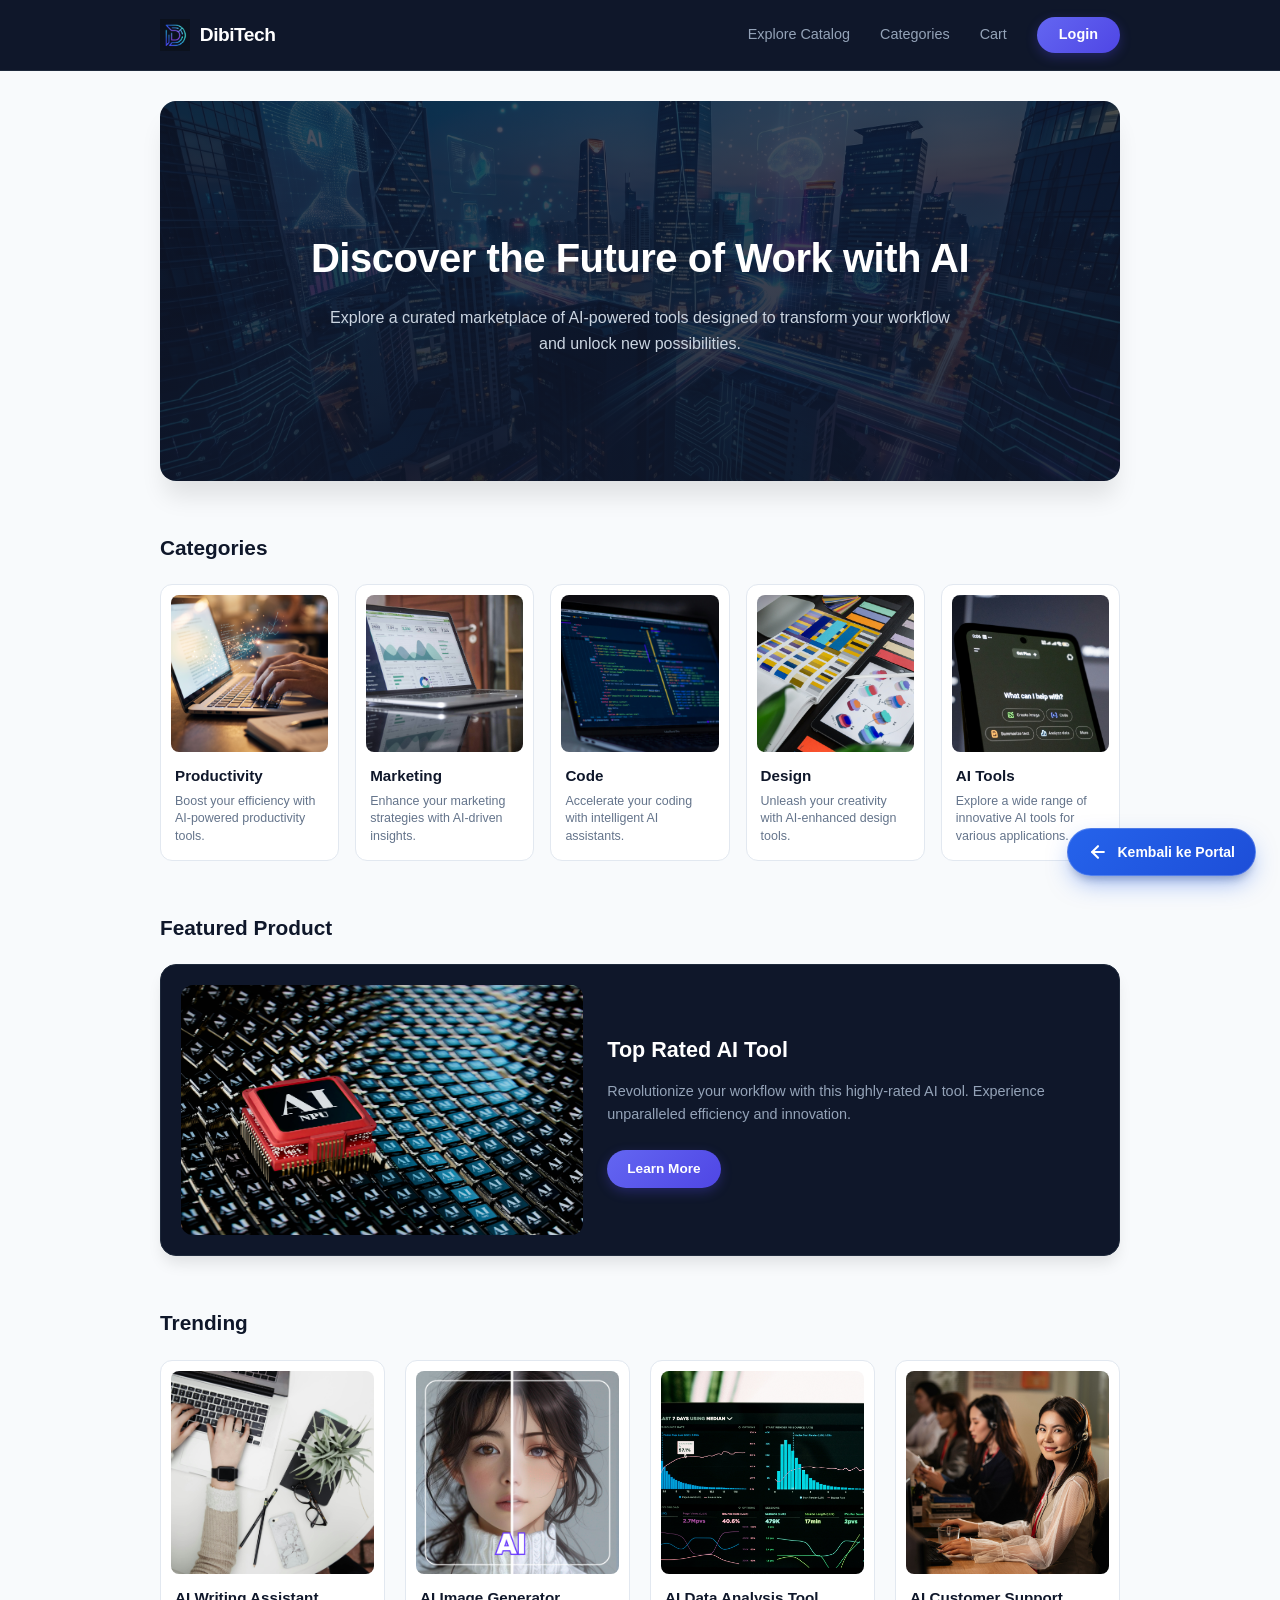
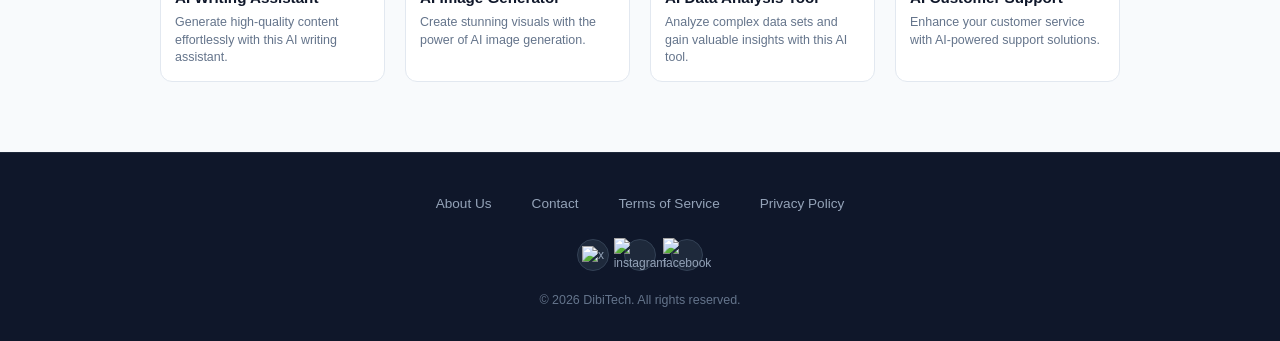
==== Mini_Project_Day6_FWD13_IlhamDwiPutranto/index.html @ 3213fa79 "Initial commit" ====
<!doctype html>
<html lang="id">
  <head>
    <meta charset="UTF-8" />
    <meta name="viewport" content="width=device-width, initial-scale=1.0" />
    <title>DibiTech - Discover the Future of Work with AI</title>
    <link rel="stylesheet" href="style.css" />
  </head>

  <body>
    <!-- Header Block -->
    <header class="header">
      <div class="container header__navbar">
        <div class="logo">
          <img src="images/logo.png" alt="DibiTech Logo" class="logo__img" />
          <span class="logo__text">DibiTech</span>
        </div>
        <button class="menu-toggle" onclick="toggleMenu()">☰</button>
        <ul class="nav" id="navList">
          <li class="nav__item"><a href="catalog.html" class="nav__link">Explore Catalog</a></li>
          <li class="nav__item"><a href="#" class="nav__link">Categories</a></li>
          <li class="nav__item"><a href="cart.html" class="nav__link">Cart</a></li>
          <li class="nav__item">
            <a href="#" class="button button--primary">Login</a>
          </li>
        </ul>
      </div>
    </header>

    <main class="container">
      <!-- Hero Block -->
      <section class="hero">
        <h1 class="hero__title">Discover the Future of Work with AI</h1>
        <p class="hero__description">
          Explore a curated marketplace of AI-powered tools designed to transform your workflow and unlock new possibilities.
        </p>
      </section>

      <!-- Categories Section -->
      <section class="section">
        <h2 class="section__title">Categories</h2>
        <div class="grid grid--5-columns">
          <!-- Card 1 -->
          <article class="card">
            <img class="card__image" src="images/productivity.jpg" alt="Productivity" />
            <h3 class="card__title">Productivity</h3>
            <p class="card__description">Boost your efficiency with AI-powered productivity tools.</p>
          </article>

          <!-- Card 2 -->
          <article class="card">
            <img class="card__image" src="images/marketing.jpg" alt="Marketing" />
            <h3 class="card__title">Marketing</h3>
            <p class="card__description">Enhance your marketing strategies with AI-driven insights.</p>
          </article>

          <!-- Card 3 -->
          <article class="card">
            <img class="card__image" src="images/code.jpg" alt="Code" />
            <h3 class="card__title">Code</h3>
            <p class="card__description">Accelerate your coding with intelligent AI assistants.</p>
          </article>

          <!-- Card 4 -->
          <article class="card">
            <img class="card__image" src="images/design.jpg" alt="Design" />
            <h3 class="card__title">Design</h3>
            <p class="card__description">Unleash your creativity with AI-enhanced design tools.</p>
          </article>

          <!-- Card 5 -->
          <article class="card">
            <img class="card__image" src="images/ai-tools.jpg" alt="AI Tools" />
            <h3 class="card__title">AI Tools</h3>
            <p class="card__description">Explore a wide range of innovative AI tools for various applications.</p>
          </article>
        </div>
      </section>

      <!-- Featured Product Section -->
      <section class="section">
        <h2 class="section__title">Featured Product</h2>
        <div class="featured-card">
          <img class="featured-card__media" src="images/ai-top.jpg" alt="Top Rated AI Tool" />
          <div class="featured-card__content">
            <h3 class="featured-card__title">Top Rated AI Tool</h3>
            <p class="featured-card__description">
              Revolutionize your workflow with this highly-rated AI tool. Experience unparalleled efficiency and innovation.
            </p>
            <a href="#" class="button button--primary button--compact">Learn More</a>
          </div>
        </div>
      </section>

      <!-- Trending Section -->
      <section class="section section--large-spacing">
        <h2 class="section__title">Trending</h2>
        <div class="grid grid--4-columns">
          <article class="card">
            <img class="card__image" src="images/ai-writing.jpg" alt="AI Writing Assistant" />
            <h3 class="card__title">AI Writing Assistant</h3>
            <p class="card__description">Generate high-quality content effortlessly with this AI writing assistant.</p>
          </article>

          <article class="card">
            <img class="card__image" src="images/ai-image.jpg" alt="AI Image Generator" />
            <h3 class="card__title">AI Image Generator</h3>
            <p class="card__description">Create stunning visuals with the power of AI image generation.</p>
          </article>

          <article class="card">
            <img class="card__image" src="images/ai-data.jpg" alt="AI Data Analysis Tool" />
            <h3 class="card__title">AI Data Analysis Tool</h3>
            <p class="card__description">Analyze complex data sets and gain valuable insights with this AI tool.</p>
          </article>

          <article class="card">
            <img class="card__image" src="images/ai-customer-support.jpg" alt="AI Customer Support" />
            <h3 class="card__title">AI Customer Support</h3>
            <p class="card__description">Enhance your customer service with AI-powered support solutions.</p>
          </article>
        </div>
      </section>
    </main>

    <!-- Footer Block -->
    <footer class="footer">
      <div class="container">
        <ul class="footer__nav">
          <li><a href="#" class="footer__link">About Us</a></li>
          <li><a href="#" class="footer__link">Contact</a></li>
          <li><a href="#" class="footer__link">Terms of Service</a></li>
          <li><a href="#" class="footer__link">Privacy Policy</a></li>
        </ul>

        <div class="footer__social">
          <span class="social-icon"><img src="https://cdn.simpleicons.org/x/94a3b8" alt="x" /></span>
          <span class="social-icon"><img src="https://cdn.simpleicons.org/instagram/94a3b8" alt="instagram" /></span>
          <span class="social-icon"><img src="https://cdn.simpleicons.org/facebook/94a3b8" alt="facebook" /></span>
        </div>

        <p class="footer__copyright">&copy; 2026 DibiTech. All rights reserved.</p>
      </div>

      <!-- ================= START FLOATING BUTTON KEMBALI KE PORTAL ================= -->
      <a
        href="../../landing_page_README_portal_projek.html"
        title="Kembali ke Portal Utama"
        style="
          position: fixed;
          bottom: 24px;
          right: 24px;
          z-index: 99999;
          display: flex;
          align-items: center;
          gap: 10px;
          background: linear-gradient(135deg, #2563eb, #1d4ed8);
          color: #ffffff;
          text-decoration: none;
          font-family: -apple-system, BlinkMacSystemFont, &quot;Segoe UI&quot;, Roboto, sans-serif;
          font-size: 14px;
          font-weight: 600;
          padding: 12px 20px;
          border-radius: 50px;
          box-shadow:
            0 10px 25px -5px rgba(37, 99, 235, 0.5),
            0 8px 10px -6px rgba(0, 0, 0, 0.3);
          border: 1px solid rgba(255, 255, 255, 0.2);
          transition: all 0.3s cubic-bezier(0.4, 0, 0.2, 1);
          cursor: pointer;
        "
        onmouseover="
          this.style.transform = 'translateY(-4px) scale(1.03)';
          this.style.boxShadow = '0 20px 30px -10px rgba(37, 99, 235, 0.6)';
        "
        onmouseout="
          this.style.transform = 'translateY(0) scale(1)';
          this.style.boxShadow = '0 10px 25px -5px rgba(37, 99, 235, 0.5)';
        ">
        <!-- Icon Arrow Left / Home -->
        <svg
          xmlns="http://www.w3.org/2000/svg"
          width="20"
          height="20"
          viewBox="0 0 24 24"
          fill="none"
          stroke="currentColor"
          stroke-width="2.5"
          stroke-linecap="round"
          stroke-linejoin="round">
          <path d="m12 19-7-7 7-7" />
          <path d="M19 12H5" />
        </svg>
        <span>Kembali ke Portal</span>
      </a>
      <!-- ================= END FLOATING BUTTON KEMBALI KE PORTAL ================= -->
    </footer>
    <script>
      // Hamburger
      function toggleMenu() {
        const nav = document.getElementById("navList");
        nav.classList.toggle("active");
      }
    </script>
  </body>
</html>
---- Mini_Project_Day6_FWD13_IlhamDwiPutranto/style.css ----
/* Reset & Base Styles */
* {
  box-sizing: border-box;
  margin: 0;
  padding: 0;
}

body {
  font-family: -apple-system, BlinkMacSystemFont, "Segoe UI", Roboto, Helvetica, Arial, sans-serif;
  background-color: #f8fafc;
  color: #1e293b;
  line-height: 1.6;
}

a {
  color: inherit;
  text-decoration: none;
}

.container {
  max-width: 1000px;
  margin: 0 auto;
  padding: 0 20px;
}

/* Header & Navigation Blocks */
.header {
  background-color: #0f172a;
  border-bottom: 1px solid #1e293b;
  position: sticky;
  top: 0;
  z-index: 100;
}

.header__navbar {
  display: flex;
  justify-content: space-between;
  align-items: center;
  height: 70px;
}

.logo {
  display: flex;
  align-items: center;
  gap: 10px;
  font-weight: 700;
  font-size: 1.2rem;
  gap: 10px;
}

.logo__img {
  height: 32px;
  width: auto;
  object-fit: contain;
}

.logo__text {
  color: #ffffff;
  letter-spacing: -0.5px;
}

.nav {
  display: flex;
  align-items: center;
  gap: 30px;
  list-style: none;
  font-size: 0.9rem;
}

/* hide */
.menu-toggle {
  display: none;
  background: none;
  border: none;
  color: #fff;
  font-size: 1.5rem;
  cursor: pointer;
}

.nav__link {
  color: #94a3b8;
  transition: color 0.2s ease;
  font-weight: 500;
}

.nav__link:hover {
  color: #ffffff;
}

.button {
  display: inline-block;
  font-weight: 600;
  font-size: 0.9rem;
  border-radius: 20px;
  transition: all 0.2s ease;
  text-align: center;
}

.button--primary {
  background: linear-gradient(135deg, #6366f1 0%, #4f46e5 100%);
  color: #ffffff;
  padding: 6px 22px;
  box-shadow: 0 4px 12px rgba(79, 70, 229, 0.3);
}

.button--primary:hover {
  background: linear-gradient(135deg, #4f46e5 0%, #4338ca 100%);
  box-shadow: 0 6px 16px rgba(79, 70, 229, 0.4);
  transform: translateY(-1px);
}

.button--compact {
  padding: 8px 20px;
  font-size: 0.85rem;
}

/* Hero Block */
.hero {
  margin-top: 30px;
  margin-bottom: 50px;
  border-radius: 16px;
  overflow: hidden;
  position: relative;
  background:
    linear-gradient(rgba(15, 23, 42, 0.75), rgba(15, 23, 42, 0.9)),
    url("images/background-hero.jpg") center/cover no-repeat;
  height: 380px;
  display: flex;
  flex-direction: column;
  justify-content: center;
  align-items: center;
  text-align: center;
  padding: 0 20px;
  box-shadow: 0 20px 25px -5px rgba(0, 0, 0, 0.1);
}

.hero__title {
  font-size: 2.5rem;
  font-weight: 800;
  margin-bottom: 15px;
  color: #ffffff;
  letter-spacing: -0.5px;
}

.hero__description {
  max-width: 650px;
  color: #cbd5e1;
  font-size: 1rem;
}

/* Section & Layout Grid Blocks */
.section {
  margin-bottom: 50px;
}

.section--large-spacing {
  margin-bottom: 70px;
}

.section__title {
  font-size: 1.3rem;
  font-weight: 700;
  margin-bottom: 20px;
  color: #0f172a;
}

.grid {
  display: grid;
  gap: 16px;
}

.grid--5-columns {
  grid-template-columns: repeat(5, 1fr);
}

.grid--4-columns {
  grid-template-columns: repeat(4, 1fr);
  gap: 20px;
}

/* Card Block */
.card {
  display: flex;
  flex-direction: column;
  border-radius: 12px;
  background-color: #ffffff;
  border: 1px solid #e2e8f0;
  padding: 10px;
  transition: all 0.25s ease;
}

.card:hover {
  cursor: pointer;
  background-color: #ffffff;
  border-color: #cbd5e1;
  transform: translateY(-4px);
  box-shadow: 0 12px 20px -5px rgba(0, 0, 0, 0.08);
}

.card__image {
  width: 100%;
  aspect-ratio: 1 / 1;
  border-radius: 8px;
  margin-bottom: 12px;
  object-fit: cover;
  display: block;
}

.card__title {
  font-size: 0.95rem;
  font-weight: 600;
  margin-bottom: 4px;
  padding: 0 4px;
  color: #0f172a;
}

.card__description {
  font-size: 0.78rem;
  color: #64748b;
  line-height: 1.4;
  padding: 0 4px;
  margin-bottom: 5px;
}

/* Featured Card Block */
.featured-card {
  display: flex;
  gap: 24px;
  background-color: #0f172a;
  border-radius: 16px;
  padding: 20px;
  border: 1px solid #1e293b;
  box-shadow: 0 10px 15px -3px rgba(0, 0, 0, 0.1);
}

.featured-card__media {
  width: 45%;
  height: 250px;
  object-fit: cover;
  border-radius: 12px;
}

.featured-card__content {
  width: 55%;
  display: flex;
  flex-direction: column;
  justify-content: center;
  align-items: flex-start;
}

.featured-card__title {
  font-size: 1.35rem;
  font-weight: 700;
  margin-bottom: 12px;
  color: #ffffff;
}

.featured-card__description {
  font-size: 0.9rem;
  color: #94a3b8;
  margin-bottom: 24px;
}

/* Footer Block */
.footer {
  border-top: 1px solid #1e293b;
  padding: 40px 0 30px;
  text-align: center;
  color: #94a3b8;
  font-size: 0.85rem;
  background-color: #0f172a;
}

.footer__nav {
  display: flex;
  justify-content: center;
  gap: 40px;
  margin-bottom: 24px;
  list-style: none;
}

.footer__link {
  color: #94a3b8;
  transition: color 0.2s;
}

.footer__link:hover {
  color: #ffffff;
}

.footer__social {
  display: flex;
  justify-content: center;
  gap: 15px;
  margin-bottom: 20px;
}

.footer__copyright {
  font-size: 0.78rem;
  color: #64748b;
}

.social-icon {
  width: 32px;
  height: 32px;
  border-radius: 50%;
  border: 1px solid #334155;
  background-color: #1e293b;
  display: flex;
  align-items: center;
  justify-content: center;
  font-size: 0.75rem;
  color: #94a3b8;
  transition: all 0.2s ease;
}

.social-icon:hover {
  border-color: #6366f1;
  color: #ffffff;
  background-color: #6366f1;
}

/* Responsive */
@media (max-width: 600px) {
  .header__navbar {
    position: relative;
  }

  .menu-toggle {
    display: block !important;
  }

  .nav {
    display: none;
    flex-direction: column;
    position: absolute;
    top: 70px;
    left: 0;
    width: 100%;
    background-color: #0f172a;
    border-bottom: 1px solid #1e293b;
    padding: 20px;
    gap: 15px;
    z-index: 99;
  }

  .nav.active {
    display: flex;
  }

  .nav__item {
    display: block;
    width: 100%;
    text-align: left;
  }

  .grid--5-columns,
  .grid--4-columns {
    grid-template-columns: 1fr !important;
  }

  .hero_title {
    font-size: 1.25rem !important;
  }

  .hero_description,
  p {
    font-size: 0.85rem;
  }

  .btn,
  .learn-more-btn,
  button {
    padding: 8px 16px;
    font-size: 0.85rem;
  }

  .grid--5-columns,
  .grid--4-columns {
    display: grid;
    grid-template-columns: repeat(1, 1fr) !important;
    gap: 16px;
  }

  .card img,
  .trending-card img {
    width: 100%;
    height: 160px;
    object-fit: cover;
    border-radius: 8px;
  }

  .featured-card {
    flex-direction: column;
  }

  .featured-card__media,
  .featured-card__content {
    width: 100%;
  }
}
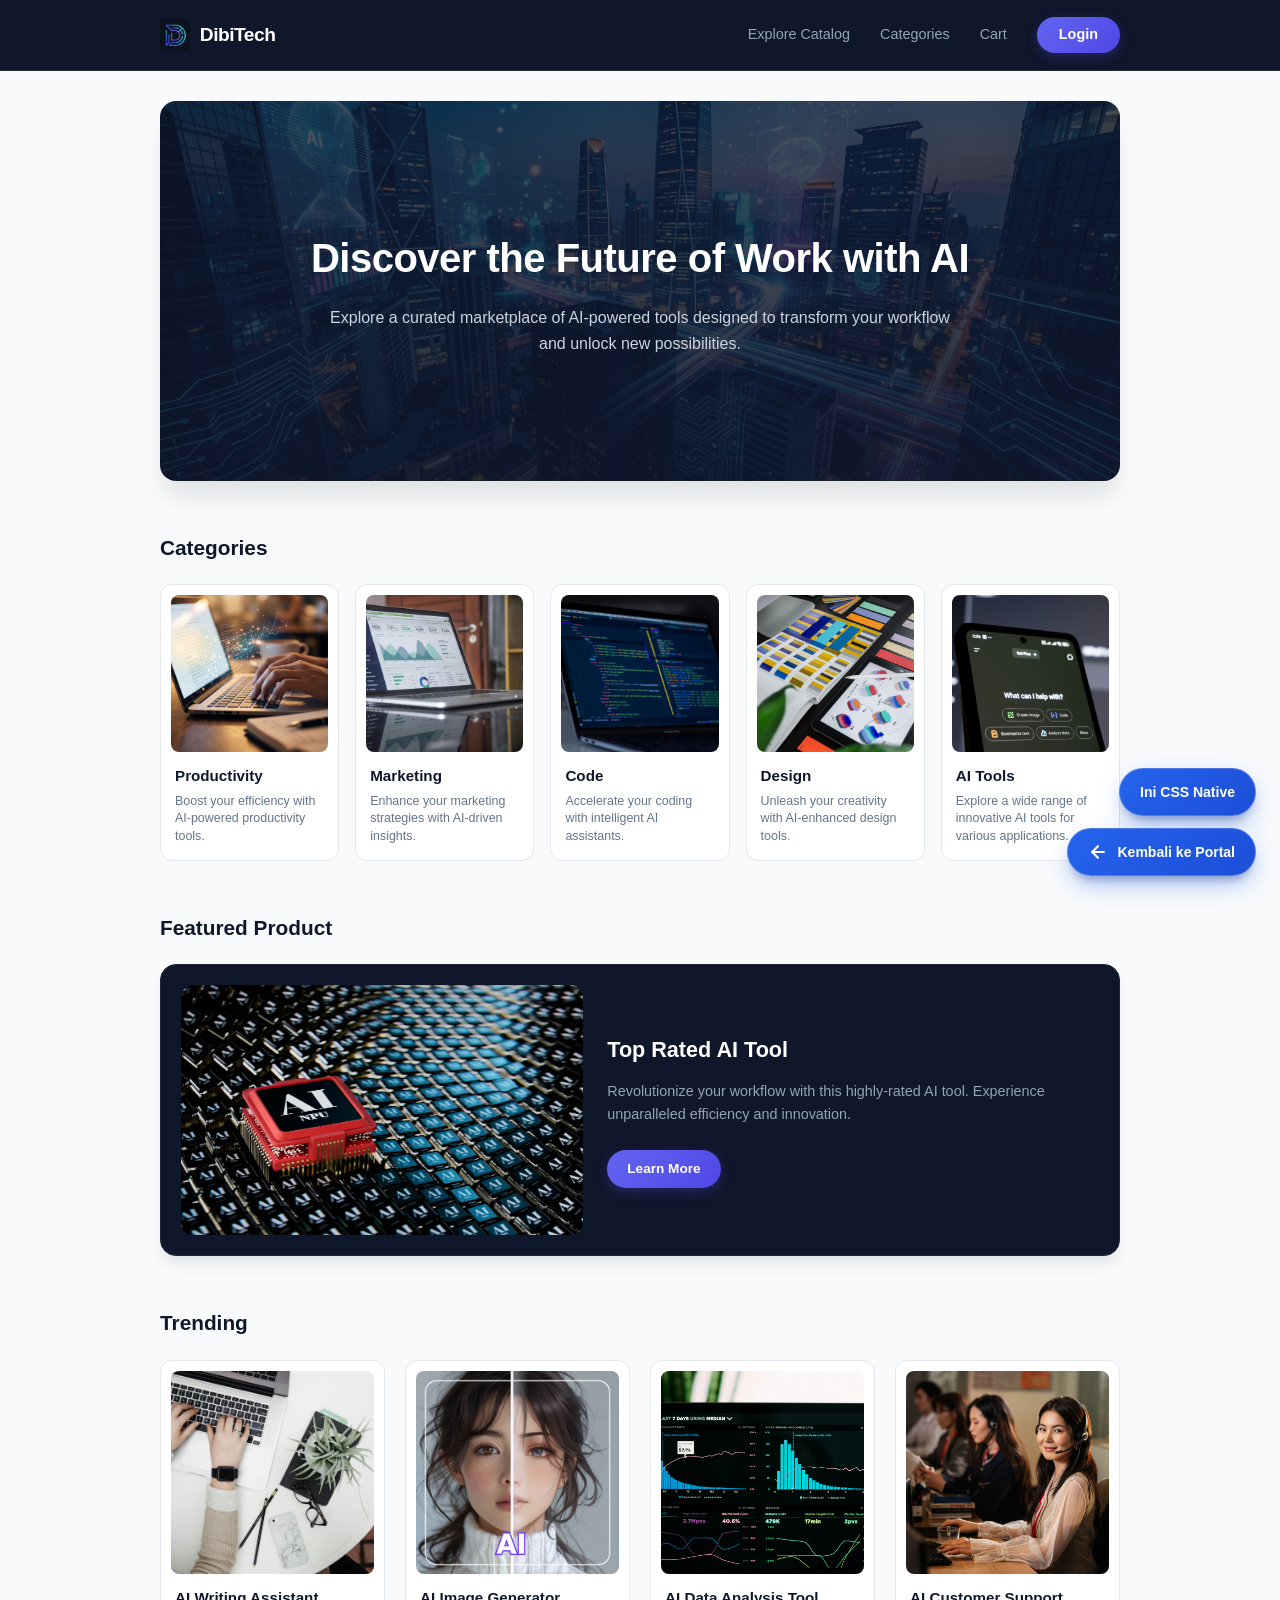
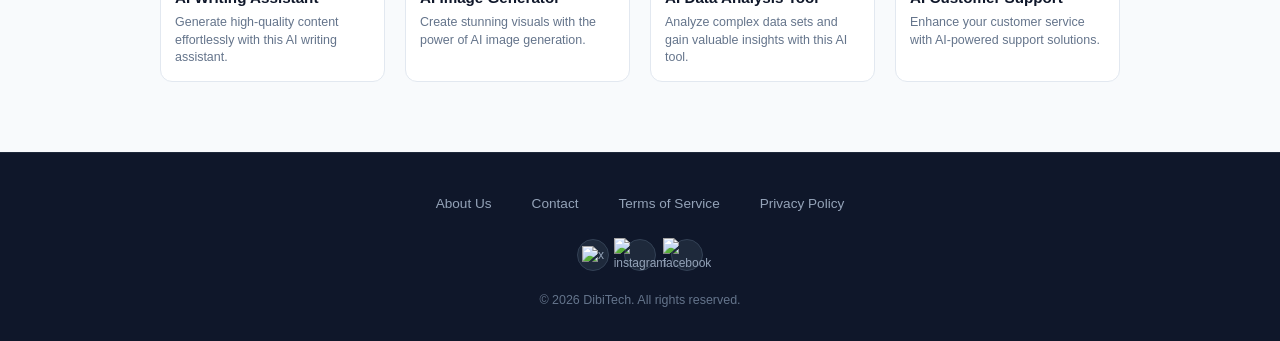
==== commit ef98401d: "optimasi tambahan" ====
--- a/Mini_Project_Day6_FWD13_IlhamDwiPutranto/index.html
+++ b/Mini_Project_Day6_FWD13_IlhamDwiPutranto/index.html
@@ -4,6 +4,7 @@
     <meta charset="UTF-8" />
     <meta name="viewport" content="width=device-width, initial-scale=1.0" />
     <title>DibiTech - Discover the Future of Work with AI</title>
+    <!-- Memakai style.css Native -->
     <link rel="stylesheet" href="style.css" />
   </head>
 
@@ -141,6 +142,43 @@
 
         <p class="footer__copyright">&copy; 2026 DibiTech. All rights reserved.</p>
       </div>
+      <!-- ================= START FLOATING BUTTON KETERANGAN ================= -->
+      <a
+        href="#"
+        title="Ini CSS Native"
+        style="
+          position: fixed;
+          bottom: 84px;
+          right: 24px;
+          z-index: 99999;
+          display: flex;
+          align-items: center;
+          gap: 10px;
+          background: linear-gradient(135deg, #2563eb, #1d4ed8);
+          color: #ffffff;
+          text-decoration: none;
+          font-family: -apple-system, BlinkMacSystemFont, &quot;Segoe UI&quot;, Roboto, sans-serif;
+          font-size: 14px;
+          font-weight: 600;
+          padding: 12px 20px;
+          border-radius: 50px;
+          box-shadow:
+            0 10px 25px -5px rgba(37, 99, 235, 0.5),
+            0 8px 10px -6px rgba(0, 0, 0, 0.3);
+          border: 1px solid rgba(255, 255, 255, 0.2);
+          transition: all 0.3s cubic-bezier(0.4, 0, 0.2, 1);
+          cursor: pointer;
+        "
+        onmouseover="
+          this.style.transform = 'translateY(-4px) scale(1.03)';
+          this.style.boxShadow = '0 20px 30px -10px rgba(37, 99, 235, 0.6)';
+        "
+        onmouseout="
+          this.style.transform = 'translateY(0) scale(1)';
+          this.style.boxShadow = '0 10px 25px -5px rgba(37, 99, 235, 0.5)';
+        ">
+        <span>Ini CSS Native</span>
+      </a>
 
       <!-- ================= START FLOATING BUTTON KEMBALI KE PORTAL ================= -->
       <a
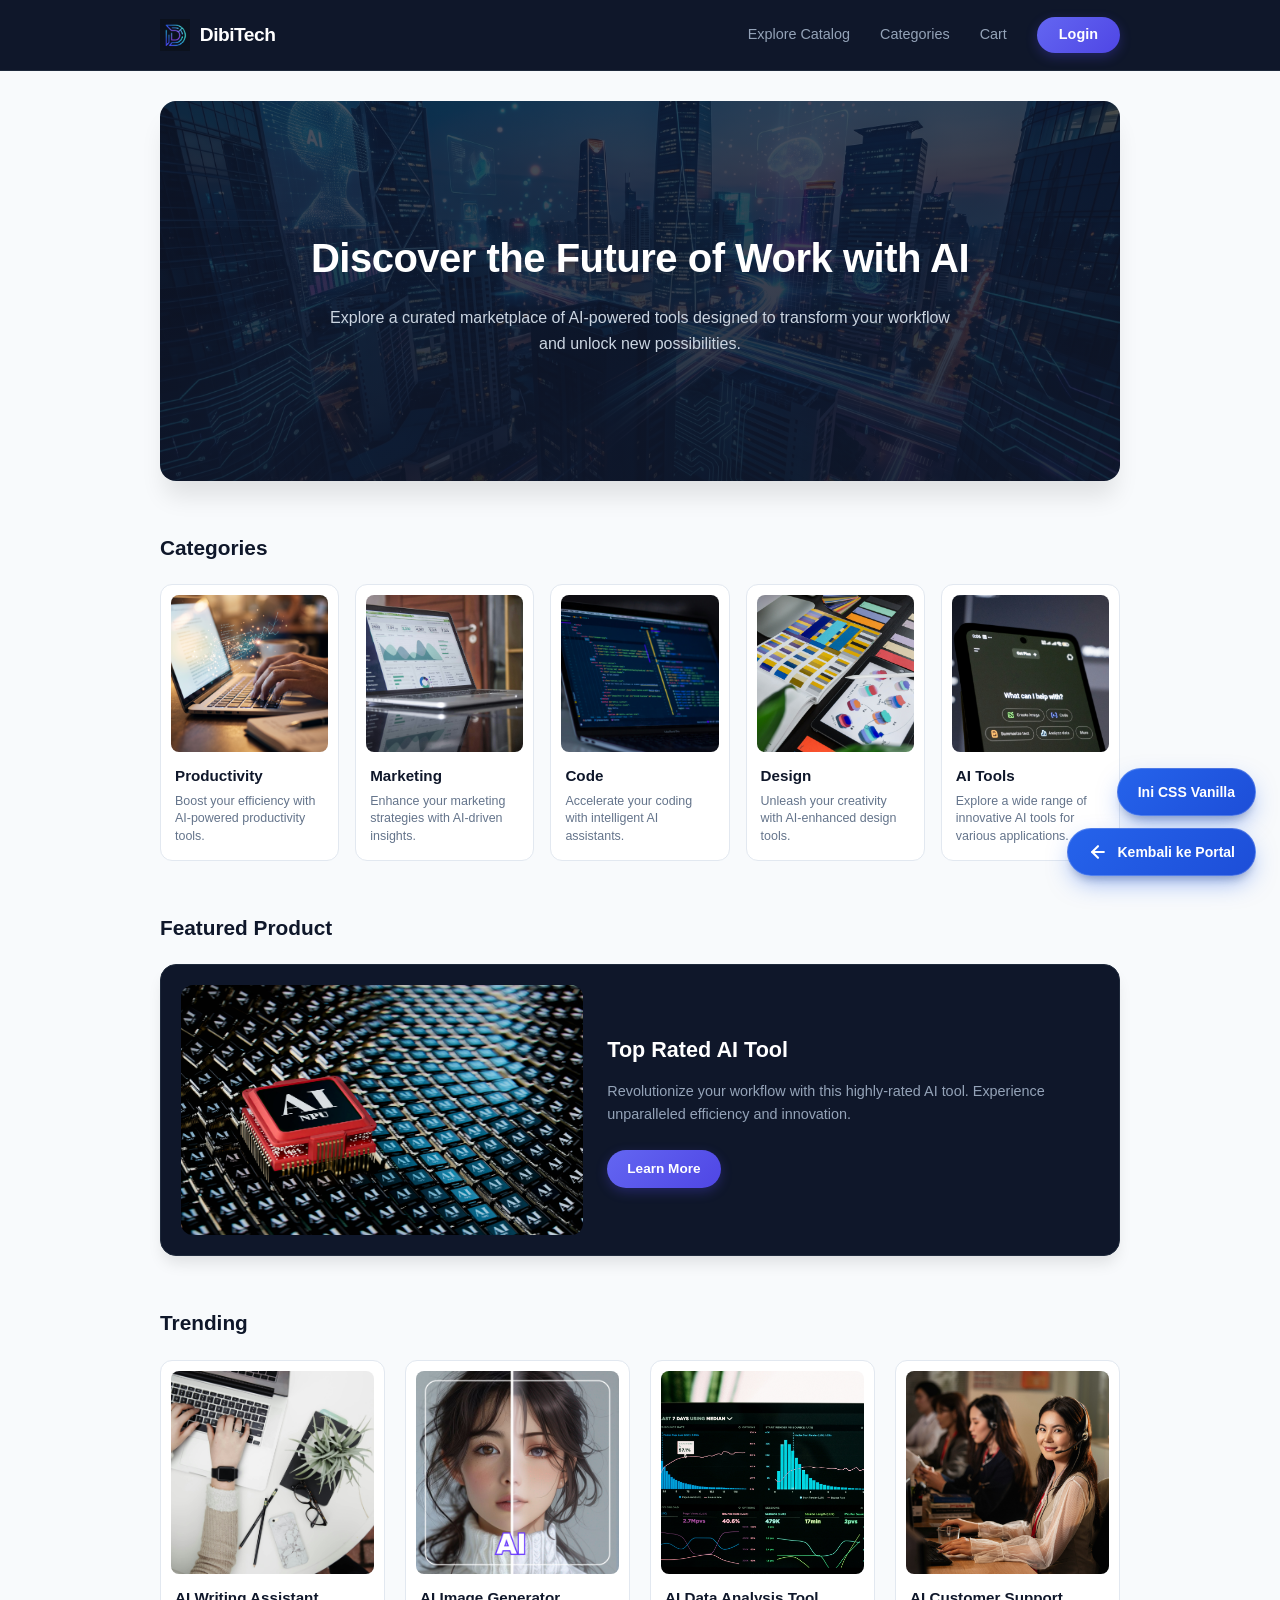
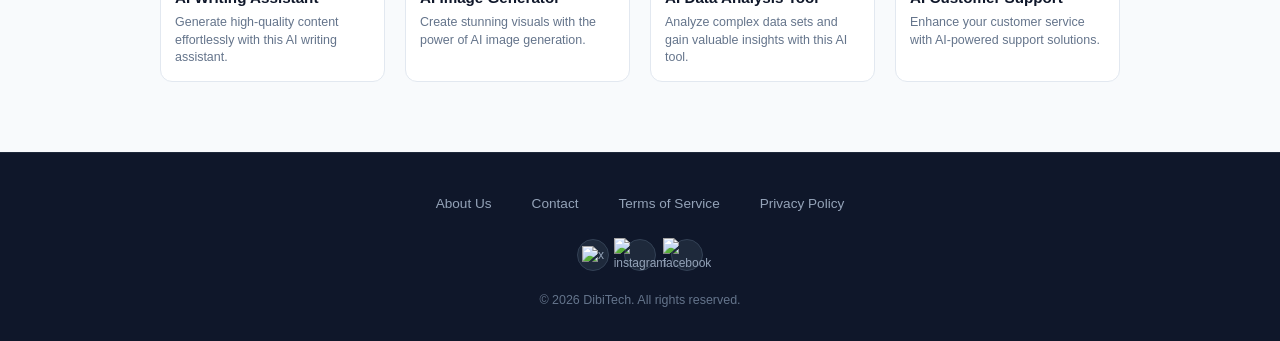
==== commit ab0e1967: "optimasi tambahan lagi" ====
--- a/Mini_Project_Day6_FWD13_IlhamDwiPutranto/index.html
+++ b/Mini_Project_Day6_FWD13_IlhamDwiPutranto/index.html
@@ -4,7 +4,7 @@
     <meta charset="UTF-8" />
     <meta name="viewport" content="width=device-width, initial-scale=1.0" />
     <title>DibiTech - Discover the Future of Work with AI</title>
-    <!-- Memakai style.css Native -->
+    <!-- Memakai style.css Vanilla -->
     <link rel="stylesheet" href="style.css" />
   </head>
 
@@ -22,7 +22,7 @@
           <li class="nav__item"><a href="#" class="nav__link">Categories</a></li>
           <li class="nav__item"><a href="cart.html" class="nav__link">Cart</a></li>
           <li class="nav__item">
-            <a href="#" class="button button--primary">Login</a>
+            <a href="login.html" class="button button--primary">Login</a>
           </li>
         </ul>
       </div>
@@ -145,7 +145,7 @@
       <!-- ================= START FLOATING BUTTON KETERANGAN ================= -->
       <a
         href="#"
-        title="Ini CSS Native"
+        title="Ini CSS Vanilla"
         style="
           position: fixed;
           bottom: 84px;
@@ -177,7 +177,7 @@
           this.style.transform = 'translateY(0) scale(1)';
           this.style.boxShadow = '0 10px 25px -5px rgba(37, 99, 235, 0.5)';
         ">
-        <span>Ini CSS Native</span>
+        <span>Ini CSS Vanilla</span>
       </a>
 
       <!-- ================= START FLOATING BUTTON KEMBALI KE PORTAL ================= -->
--- a/Mini_Project_Day6_FWD13_IlhamDwiPutranto/style.css
+++ b/Mini_Project_Day6_FWD13_IlhamDwiPutranto/style.css
@@ -1,20 +1,84 @@
-/* Reset & Base Styles */
-* {
+/* ==========================================
+   1. CUSTOM PROPERTIES (CSS Variables)
+   ========================================== */
+:root {
+  /* Declare Color Palette */
+  /* Background Colors */
+  --color-bg-main: #f8fafc;
+  --color-bg-dark: #0f172a;
+  --color-bg-card: #ffffff;
+  --color-bg-subtle: #1e293b;
+
+  /* Text Color */
+  --color-text-main: #1e293b;
+  --color-text-dark: #0f172a;
+  --color-text-light: #ffffff;
+  --color-text-muted: #94a3b8;
+  --color-text-subtle: #64748b;
+  --color-text-hero: #cbd5e1;
+
+  /* Border Color */
+  --color-border: #e2e8f0;
+  --color-border-dark: #1e293b;
+  --color-border-hover: #cbd5e1;
+
+  /* Primary Brand / Gradient */
+  --primary-gradient: linear-gradient(135deg, #6366f1 0%, #4f46e5 100%);
+  --primary-gradient-hover: linear-gradient(135deg, #4f46e5 0%, #4338ca 100%);
+  --primary-color: #6366f1;
+
+  /* Typography */
+  --font-family: -apple-system, BlinkMacSystemFont, "Segoe UI", Roboto, Helvetica, Arial, sans-serif;
+
+  /* Radius */
+  --radius-sm: 8px;
+  --radius-md: 12px;
+  --radius-lg: 16px;
+  --radius-full: 20px;
+
+  /* Transitions */
+  --transition-fast: all 0.2s ease;
+  --transition-normal: all 0.25s ease;
+
+  /* Shadows */
+  --shadow-sm: 0 4px 12px rgba(79, 70, 229, 0.3);
+  --shadow-sm-hover: 0 6px 16px rgba(79, 70, 229, 0.4);
+  --shadow-md: 0 10px 15px -3px rgba(0, 0, 0, 0.1);
+  --shadow-lg: 0 12px 20px -5px rgba(0, 0, 0, 0.08);
+  --shadow-hero: 0 20px 25px -5px rgba(0, 0, 0, 0.1);
+}
+
+/* ==========================================
+   2. RESET & BASE STYLES
+   ========================================== */
+*,
+*::before,
+*::after {
   box-sizing: border-box;
   margin: 0;
   padding: 0;
 }
 
 body {
-  font-family: -apple-system, BlinkMacSystemFont, "Segoe UI", Roboto, Helvetica, Arial, sans-serif;
-  background-color: #f8fafc;
-  color: #1e293b;
+  font-family: var(--font-family);
+  background-color: var(--color-bg-main);
+  color: var(--color-text-main);
   line-height: 1.6;
 }
 
 a {
   color: inherit;
   text-decoration: none;
+}
+
+/* ==========================================
+   3. REUSABLE UTILITIES & LAYOUTS
+   ========================================== */
+/* Flex Center Helper */
+.flex-center {
+  display: flex;
+  align-items: center;
+  justify-content: center;
 }
 
 .container {
@@ -23,29 +87,76 @@
   padding: 0 20px;
 }
 
-/* Header & Navigation Blocks */
-.header {
-  background-color: #0f172a;
-  border-bottom: 1px solid #1e293b;
-  position: sticky;
-  top: 0;
-  z-index: 100;
-}
-
-.header__navbar {
-  display: flex;
-  justify-content: space-between;
-  align-items: center;
-  height: 70px;
-}
-
+.grid {
+  display: grid;
+  gap: 16px;
+}
+
+.grid--5-columns {
+  grid-template-columns: repeat(5, 1fr);
+}
+
+.grid--4-columns {
+  grid-template-columns: repeat(4, 1fr);
+  gap: 20px;
+}
+
+.section {
+  margin-bottom: 50px;
+}
+
+.section--large-spacing {
+  margin-bottom: 70px;
+}
+
+.section__title {
+  font-size: 1.3rem;
+  font-weight: 700;
+  margin-bottom: 20px;
+  color: var(--color-text-dark);
+}
+
+/* ==========================================
+   4. COMPONENTS
+   ========================================== */
+
+/* Button Component */
+.button {
+  display: inline-block;
+  font-weight: 600;
+  font-size: 0.9rem;
+  border-radius: var(--radius-full);
+  transition: var(--transition-fast);
+  text-align: center;
+  border: none;
+  cursor: pointer;
+}
+
+.button--primary {
+  background: var(--primary-gradient);
+  color: var(--color-text-light);
+  padding: 6px 22px;
+  box-shadow: var(--shadow-sm);
+}
+
+.button--primary:hover {
+  background: var(--primary-gradient-hover);
+  box-shadow: var(--shadow-sm-hover);
+  transform: translateY(-1px);
+}
+
+.button--compact {
+  padding: 8px 20px;
+  font-size: 0.85rem;
+}
+
+/* Logo Component */
 .logo {
   display: flex;
   align-items: center;
   gap: 10px;
   font-weight: 700;
   font-size: 1.2rem;
-  gap: 10px;
 }
 
 .logo__img {
@@ -55,8 +166,127 @@
 }
 
 .logo__text {
-  color: #ffffff;
+  color: var(--color-text-light);
   letter-spacing: -0.5px;
+}
+
+/* Social Icon Component */
+.social-icon {
+  width: 32px;
+  height: 32px;
+  border-radius: 50%;
+  border: 1px solid #334155;
+  background-color: var(--color-bg-subtle);
+  display: flex;
+  align-items: center;
+  justify-content: center;
+  font-size: 0.75rem;
+  color: var(--color-text-muted);
+  transition: var(--transition-fast);
+}
+
+.social-icon:hover {
+  border-color: var(--primary-color);
+  color: var(--color-text-light);
+  background-color: var(--primary-color);
+}
+
+/* Card Component */
+.card {
+  display: flex;
+  flex-direction: column;
+  border-radius: var(--radius-md);
+  background-color: var(--color-bg-card);
+  border: 1px solid var(--color-border);
+  padding: 10px;
+  transition: var(--transition-normal);
+}
+
+.card:hover {
+  cursor: pointer;
+  border-color: var(--color-border-hover);
+  transform: translateY(-4px);
+  box-shadow: var(--shadow-lg);
+}
+
+.card__image {
+  width: 100%;
+  aspect-ratio: 1 / 1;
+  border-radius: var(--radius-sm);
+  margin-bottom: 12px;
+  object-fit: cover;
+  display: block;
+}
+
+.card__title {
+  font-size: 0.95rem;
+  font-weight: 600;
+  margin-bottom: 4px;
+  padding: 0 4px;
+  color: var(--color-text-dark);
+}
+
+.card__description {
+  font-size: 0.78rem;
+  color: var(--color-text-subtle);
+  line-height: 1.4;
+  padding: 0 4px;
+  margin-bottom: 5px;
+}
+
+/* Featured Card Component */
+.featured-card {
+  display: flex;
+  gap: 24px;
+  background-color: var(--color-bg-dark);
+  border-radius: var(--radius-lg);
+  padding: 20px;
+  border: 1px solid var(--color-border-dark);
+  box-shadow: var(--shadow-md);
+}
+
+.featured-card__media {
+  width: 45%;
+  height: 250px;
+  object-fit: cover;
+  border-radius: var(--radius-md);
+}
+
+.featured-card__content {
+  width: 55%;
+  display: flex;
+  flex-direction: column;
+  justify-content: center;
+  align-items: flex-start;
+}
+
+.featured-card__title {
+  font-size: 1.35rem;
+  font-weight: 700;
+  margin-bottom: 12px;
+  color: var(--color-text-light);
+}
+
+.featured-card__description {
+  font-size: 0.9rem;
+  color: var(--color-text-muted);
+  margin-bottom: 24px;
+}
+
+/* Header & Navigation */
+.header {
+  background-color: var(--color-bg-dark);
+  border-bottom: 1px solid var(--color-border-dark);
+  position: sticky;
+  top: 0;
+  z-index: 100;
+}
+
+.header__navbar {
+  display: flex;
+  justify-content: space-between;
+  align-items: center;
+  height: 70px;
 }
 
 .nav {
@@ -67,58 +297,30 @@
   font-size: 0.9rem;
 }
 
-/* hide */
 .menu-toggle {
   display: none;
   background: none;
   border: none;
-  color: #fff;
+  color: var(--color-text-light);
   font-size: 1.5rem;
   cursor: pointer;
 }
 
 .nav__link {
-  color: #94a3b8;
+  color: var(--color-text-muted);
   transition: color 0.2s ease;
   font-weight: 500;
 }
 
 .nav__link:hover {
-  color: #ffffff;
-}
-
-.button {
-  display: inline-block;
-  font-weight: 600;
-  font-size: 0.9rem;
-  border-radius: 20px;
-  transition: all 0.2s ease;
-  text-align: center;
-}
-
-.button--primary {
-  background: linear-gradient(135deg, #6366f1 0%, #4f46e5 100%);
-  color: #ffffff;
-  padding: 6px 22px;
-  box-shadow: 0 4px 12px rgba(79, 70, 229, 0.3);
-}
-
-.button--primary:hover {
-  background: linear-gradient(135deg, #4f46e5 0%, #4338ca 100%);
-  box-shadow: 0 6px 16px rgba(79, 70, 229, 0.4);
-  transform: translateY(-1px);
-}
-
-.button--compact {
-  padding: 8px 20px;
-  font-size: 0.85rem;
-}
-
-/* Hero Block */
+  color: var(--color-text-light);
+}
+
+/* Hero Section */
 .hero {
   margin-top: 30px;
   margin-bottom: 50px;
-  border-radius: 16px;
+  border-radius: var(--radius-lg);
   overflow: hidden;
   position: relative;
   background:
@@ -131,144 +333,31 @@
   align-items: center;
   text-align: center;
   padding: 0 20px;
-  box-shadow: 0 20px 25px -5px rgba(0, 0, 0, 0.1);
+  box-shadow: var(--shadow-hero);
 }
 
 .hero__title {
   font-size: 2.5rem;
   font-weight: 800;
   margin-bottom: 15px;
-  color: #ffffff;
+  color: var(--color-text-light);
   letter-spacing: -0.5px;
 }
 
 .hero__description {
   max-width: 650px;
-  color: #cbd5e1;
+  color: var(--color-text-hero);
   font-size: 1rem;
 }
 
-/* Section & Layout Grid Blocks */
-.section {
-  margin-bottom: 50px;
-}
-
-.section--large-spacing {
-  margin-bottom: 70px;
-}
-
-.section__title {
-  font-size: 1.3rem;
-  font-weight: 700;
-  margin-bottom: 20px;
-  color: #0f172a;
-}
-
-.grid {
-  display: grid;
-  gap: 16px;
-}
-
-.grid--5-columns {
-  grid-template-columns: repeat(5, 1fr);
-}
-
-.grid--4-columns {
-  grid-template-columns: repeat(4, 1fr);
-  gap: 20px;
-}
-
-/* Card Block */
-.card {
-  display: flex;
-  flex-direction: column;
-  border-radius: 12px;
-  background-color: #ffffff;
-  border: 1px solid #e2e8f0;
-  padding: 10px;
-  transition: all 0.25s ease;
-}
-
-.card:hover {
-  cursor: pointer;
-  background-color: #ffffff;
-  border-color: #cbd5e1;
-  transform: translateY(-4px);
-  box-shadow: 0 12px 20px -5px rgba(0, 0, 0, 0.08);
-}
-
-.card__image {
-  width: 100%;
-  aspect-ratio: 1 / 1;
-  border-radius: 8px;
-  margin-bottom: 12px;
-  object-fit: cover;
-  display: block;
-}
-
-.card__title {
-  font-size: 0.95rem;
-  font-weight: 600;
-  margin-bottom: 4px;
-  padding: 0 4px;
-  color: #0f172a;
-}
-
-.card__description {
-  font-size: 0.78rem;
-  color: #64748b;
-  line-height: 1.4;
-  padding: 0 4px;
-  margin-bottom: 5px;
-}
-
-/* Featured Card Block */
-.featured-card {
-  display: flex;
-  gap: 24px;
-  background-color: #0f172a;
-  border-radius: 16px;
-  padding: 20px;
-  border: 1px solid #1e293b;
-  box-shadow: 0 10px 15px -3px rgba(0, 0, 0, 0.1);
-}
-
-.featured-card__media {
-  width: 45%;
-  height: 250px;
-  object-fit: cover;
-  border-radius: 12px;
-}
-
-.featured-card__content {
-  width: 55%;
-  display: flex;
-  flex-direction: column;
-  justify-content: center;
-  align-items: flex-start;
-}
-
-.featured-card__title {
-  font-size: 1.35rem;
-  font-weight: 700;
-  margin-bottom: 12px;
-  color: #ffffff;
-}
-
-.featured-card__description {
-  font-size: 0.9rem;
-  color: #94a3b8;
-  margin-bottom: 24px;
-}
-
-/* Footer Block */
+/* Footer Section */
 .footer {
-  border-top: 1px solid #1e293b;
+  border-top: 1px solid var(--color-border-dark);
   padding: 40px 0 30px;
   text-align: center;
-  color: #94a3b8;
+  color: var(--color-text-muted);
   font-size: 0.85rem;
-  background-color: #0f172a;
+  background-color: var(--color-bg-dark);
 }
 
 .footer__nav {
@@ -280,12 +369,12 @@
 }
 
 .footer__link {
-  color: #94a3b8;
+  color: var(--color-text-muted);
   transition: color 0.2s;
 }
 
 .footer__link:hover {
-  color: #ffffff;
+  color: var(--color-text-light);
 }
 
 .footer__social {
@@ -297,30 +386,12 @@
 
 .footer__copyright {
   font-size: 0.78rem;
-  color: #64748b;
-}
-
-.social-icon {
-  width: 32px;
-  height: 32px;
-  border-radius: 50%;
-  border: 1px solid #334155;
-  background-color: #1e293b;
-  display: flex;
-  align-items: center;
-  justify-content: center;
-  font-size: 0.75rem;
-  color: #94a3b8;
-  transition: all 0.2s ease;
-}
-
-.social-icon:hover {
-  border-color: #6366f1;
-  color: #ffffff;
-  background-color: #6366f1;
-}
-
-/* Responsive */
+  color: var(--color-text-subtle);
+}
+
+/* ==========================================
+   5. RESPONSIVE MEDIA QUERIES
+   ========================================== */
 @media (max-width: 600px) {
   .header__navbar {
     position: relative;
